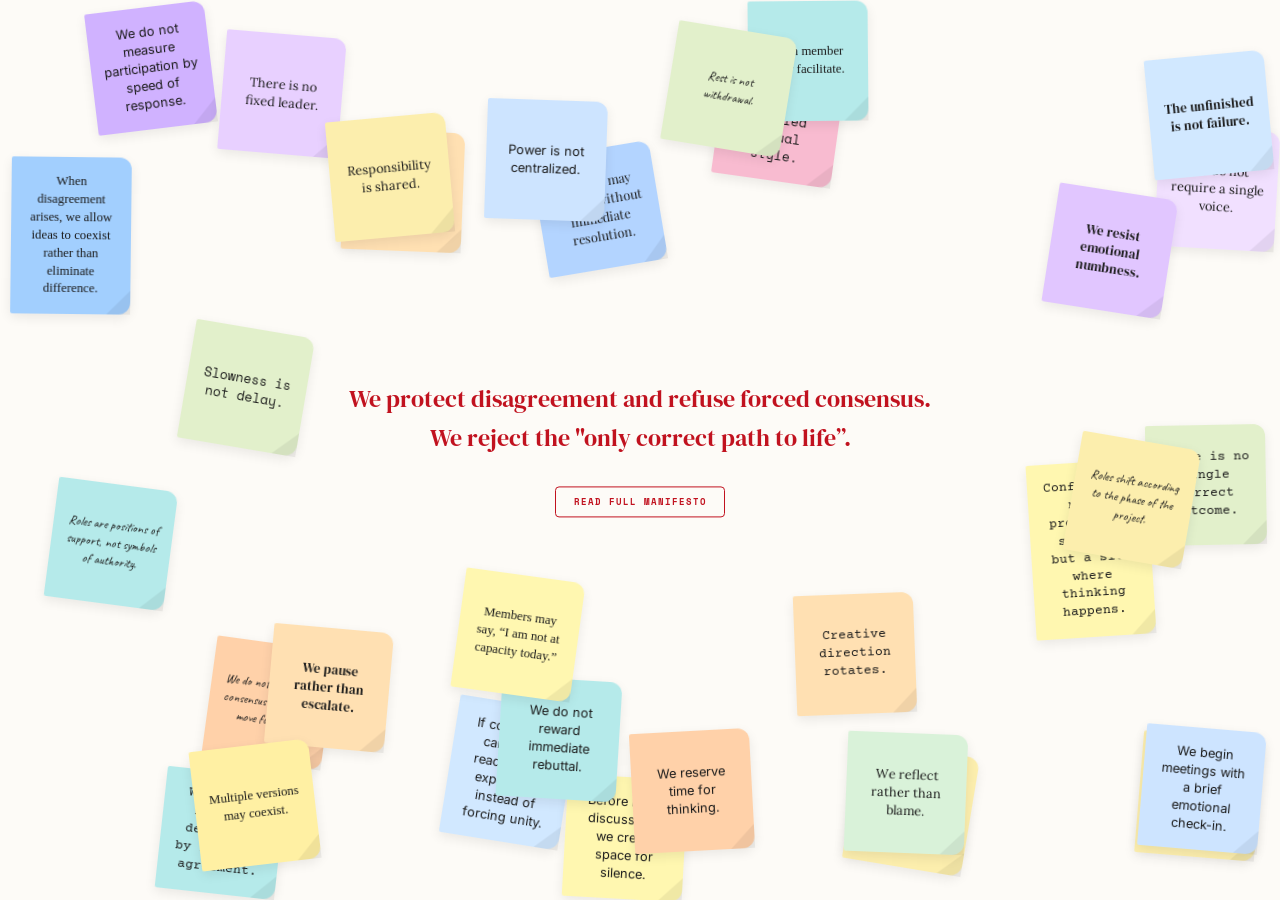
==== index.html @ 6bafb1c3 "Add files via upload" ====
<!DOCTYPE html>
<html lang="en">

<head>
    <meta charset="UTF-8">
    <meta name="viewport" content="width=device-width, initial-scale=1.0">
    <title>Manifesto</title>
    <link rel="stylesheet" href="style.css">
    <!-- Load Google Fonts for random font assignment and UI -->
    <link
        href="https://fonts.googleapis.com/css2?family=Caveat:wght@400..700&family=Courier+Prime:ital,wght@0,400;0,700;1,400&family=DM+Serif+Display:ital@0;1&family=Inter:wght@400;500;600&family=Lora:ital,wght@0,400..700;1,400..700&family=Permanent+Marker&family=Playfair+Display:ital,wght@0,400..900;1,400..900&family=Space+Mono:ital,wght@0,400;0,700;1,400&display=swap"
        rel="stylesheet">
</head>

<body>
    <div id="container">
        <!-- Sticky Notes base layout -->
        <div id="sticky-notes-container"></div>

        <!-- Center "Common Guide" Block (Always above sticky notes) -->
        <div id="center-guide">
            <h1 class="guide-text">
                We protect disagreement and refuse forced consensus.<br>
                <span>We reject the "only correct path to life”.</span>
            </h1>
            <a href="manifesto.html" class="manifesto-btn">Read Full Manifesto</a>
        </div>
    </div>

    <script src="script.js"></script>
</body>

</html>
---- style.css ----
:root {
    --bg-color: #FDFBF7;
    /* 米白色 Off-white */
    --quote-color: #C1121F;
    /* 紅色 Deep Red */
    --note-shadow: 0 4px 12px rgba(0, 0, 0, 0.08);
    --note-shadow-hover: 0 12px 28px rgba(0, 0, 0, 0.15);
}

* {
    box-sizing: border-box;
    margin: 0;
    padding: 0;
}

body {
    background-color: var(--bg-color);
    color: #1a1a1a;
    overflow: hidden;
    /* Prevent scrolling for index */
}

/* INDEX LAYOUT */
#container {
    position: relative;
    width: 100vw;
    height: 100vh;
    overflow: hidden;
    font-family: 'Inter', sans-serif;
}

#center-guide {
    position: absolute;
    top: 50%;
    left: 50%;
    transform: translate(-50%, -50%);
    text-align: center;
    z-index: 1000;
    /* Always super high */
    /* Removed background/border to blend with the scene as requested */
}

.guide-text {
    color: var(--quote-color);
    font-family: 'DM Serif Display', serif;
    font-size: 1.5rem;
    /* Reduced font size further */
    line-height: 1.4;
    margin-bottom: 2rem;
    font-weight: 400;
}

.guide-text span {
    display: block;
    margin-top: 5px;
}

.manifesto-btn {
    display: inline-block;
    padding: 0.5rem 1.1rem;
    /* Halved padding */
    background-color: transparent;
    color: var(--quote-color);
    text-decoration: none;
    font-family: 'Space Mono', monospace;
    font-size: 0.55rem;
    /* Halved font size */
    text-transform: uppercase;
    letter-spacing: 1px;
    border: 1.5px solid var(--quote-color);
    border-radius: 4px;
    /* Slightly sharp, more modern */
    transition: all 0.3s cubic-bezier(0.25, 0.8, 0.25, 1);
    cursor: pointer;
    font-weight: 700;
}

.manifesto-btn:hover {
    background-color: var(--quote-color);
    color: var(--bg-color);
    transform: translateY(-3px);
    box-shadow: 0 6px 20px rgba(193, 18, 31, 0.25);
}

/* STICKY NOTES container */
#sticky-notes-container {
    position: absolute;
    top: 0;
    left: 0;
    width: 100%;
    height: 100%;
    pointer-events: none;
    /* Let empty space clicks pass through to background */
}

/* STICKY NOTES UI */
.sticky-note {
    position: absolute;
    width: 120px;
    /* Reduced from 180px */
    min-height: 120px;
    padding: 1rem 0.8rem;
    display: flex;
    align-items: center;
    justify-content: center;
    text-align: center;
    box-shadow: var(--note-shadow);
    cursor: grab;
    pointer-events: auto;
    user-select: none;
    font-size: 0.8rem;
    /* Reduced font size from 1.15rem */
    line-height: 1.4;
    border-radius: 2px 12px 12px 2px;
    transition: box-shadow 0.2s, transform 0.2s cubic-bezier(0.25, 0.8, 0.25, 1),
        width 0.3s ease, min-height 0.3s ease, font-size 0.3s ease;
    /* Transform handles scale on drag */
    /* Will-change for smoother dragging */
    will-change: left, top, transform, width, height, font-size;
}

.sticky-note::after {
    /* Folded corner illusion */
    content: '';
    position: absolute;
    bottom: 0;
    right: 0;
    border-width: 0 0 24px 24px;
    border-style: solid;
    border-color: transparent transparent rgba(0, 0, 0, 0.06) transparent;
    pointer-events: none;
}

.sticky-note.dragging {
    cursor: grabbing;
    box-shadow: var(--note-shadow-hover);
    /* Note scales up slightly via JS inline transform */
    opacity: 0.96;
}

/* ZOOM STATE on HOVER and DRAG */
.sticky-note:hover,
.sticky-note.dragging {
    width: 240px;
    min-height: 240px;
    font-size: 1.6rem;
    padding: 2rem 1.5rem;
    box-shadow: 0 20px 40px rgba(0, 0, 0, 0.2);
    /* Make sure hovered notes appear above unhovered ones */
    z-index: 5;
}

/* SPLIT VIEW (manifesto.html) */
body.split-view {
    overflow: auto;
    /* Allow the window to scroll if needed */
}

#split-container {
    display: flex;
    width: 100vw;
    height: 100vh;
}

#left-pane {
    width: 50%;
    height: 100%;
    padding: 4rem 10%;
    background-color: var(--bg-color);
    border-right: 1px dashed rgba(0, 0, 0, 0.15);
    overflow-y: auto;
    position: relative;
    z-index: 10;
}

/* On manifesto page, right pane is for the interactive canvas */
#right-pane {
    width: 50%;
    height: 100%;
    position: relative;
    overflow: hidden;
    background-color: var(--bg-color);
    /* Clean background, no grid */
    cursor: crosshair;
    /* Encourages drawing */
}

/* We don't need the sticky notes container here anymore, but keeping it in case it's on index */
#right-pane #sticky-notes-container {
    display: none;
}

#draw-prompt {
    position: absolute;
    top: 5rem;
    left: 50%;
    transform: translateX(-50%);
    font-family: 'DM Serif Display', serif;
    font-size: 2rem;
    color: rgba(0, 0, 0, 0.4);
    font-weight: 400;
    pointer-events: none;
    z-index: 2;
    transition: opacity 1s ease;
    opacity: 0;
    /* Hidden by default; JS shows it only when needed */
    white-space: nowrap;
}

/* New animation for "Continue your path." */
.flash-fade {
    animation: flashFadeAnim 1.5s ease-in-out forwards;
}

@keyframes flashFadeAnim {
    0% {
        opacity: 0;
    }

    20% {
        opacity: 1;
        text-shadow: 0 0 10px rgba(0, 0, 0, 0.2);
    }

    80% {
        opacity: 1;
        text-shadow: 0 0 10px rgba(0, 0, 0, 0.2);
    }

    100% {
        opacity: 0;
    }
}

#drawing-canvas {
    position: absolute;
    top: 0;
    left: 0;
    width: 100%;
    height: 100%;
    z-index: 1;
}

#canvas-controls {
    position: absolute;
    bottom: 3rem;
    left: 50%;
    transform: translateX(-50%);
    display: flex;
    gap: 1rem;
    z-index: 10;
    opacity: 0;
    pointer-events: none;
    transition: opacity 0.5s ease;
}

#canvas-controls.visible {
    opacity: 1;
    pointer-events: auto;
}

#save-btn,
#start-again-btn {
    background: transparent;
    border: 1px solid rgba(0, 0, 0, 0.3);
    color: rgba(0, 0, 0, 0.6);
    padding: 0.6rem 1.2rem;
    font-family: 'Space Mono', monospace;
    font-size: 0.8rem;
    text-transform: uppercase;
    letter-spacing: 1px;
    border-radius: 4px;
    cursor: pointer;
    transition: all 0.3s ease;
}

#save-btn:hover:not(:disabled),
#start-again-btn:hover:not(:disabled) {
    background: rgba(0, 0, 0, 0.05);
    color: rgba(0, 0, 0, 0.9);
    border-color: rgba(0, 0, 0, 0.6);
}

#start-again-btn:disabled,
#save-btn:disabled {
    opacity: 0.4;
    cursor: not-allowed;
    border-color: rgba(0, 0, 0, 0.1);
}

/* SAVE MODAL */
#save-modal {
    position: absolute;
    top: 0;
    left: 0;
    width: 100%;
    height: 100%;
    background: rgba(253, 251, 247, 0.95);
    backdrop-filter: blur(5px);
    z-index: 100;
    display: flex;
    align-items: center;
    justify-content: center;
    opacity: 0;
    pointer-events: none;
    transition: opacity 0.4s ease;
}

#save-modal.visible {
    opacity: 1;
    pointer-events: auto;
}

.modal-content {
    text-align: center;
    max-width: 80%;
    animation: slideUp 0.5s cubic-bezier(0.25, 0.8, 0.25, 1) forwards;
    opacity: 0;
    transform: translateY(20px);
}

#save-modal.visible .modal-content {
    opacity: 1;
    transform: translateY(0);
}

.modal-content h3 {
    font-family: 'DM Serif Display', serif;
    font-size: 2rem;
    color: var(--quote-color);
    margin-bottom: 1.5rem;
    font-weight: 400;
}

#saved-image-preview {
    max-width: 300px;
    max-height: 300px;
    border: 1px solid rgba(0, 0, 0, 0.1);
    background: #fff;
    margin-bottom: 1.5rem;
    border-radius: 4px;
    box-shadow: 0 10px 30px rgba(0, 0, 0, 0.05);
}

#restart-count-text {
    font-family: 'Inter', sans-serif;
    font-size: 1rem;
    color: #555;
    margin-bottom: 2rem;
}

#close-modal-btn {
    background: transparent;
    border: 1px solid rgba(0, 0, 0, 0.3);
    color: rgba(0, 0, 0, 0.8);
    padding: 0.6rem 2rem;
    font-family: 'Space Mono', monospace;
    font-size: 0.9rem;
    text-transform: uppercase;
    letter-spacing: 1px;
    border-radius: 4px;
    cursor: pointer;
    transition: all 0.3s ease;
}

#close-modal-btn:hover {
    background: rgba(0, 0, 0, 0.05);
}

.back-btn {
    display: inline-block;
    margin-bottom: 2rem;
    color: #888;
    text-decoration: none;
    font-family: 'Inter', sans-serif;
    text-transform: uppercase;
    font-size: 0.8rem;
    letter-spacing: 1px;
    transition: color 0.3s;
}

.back-btn:hover {
    color: var(--quote-color);
}

.manifesto-title {
    font-size: 2.2rem;
    text-align: left;
    margin-bottom: 3rem;
}

.full-text {
    font-family: 'Lora', serif;
    font-size: 1rem;
    /* Reduced from 1.25rem */
    line-height: 1.8;
    color: #333;
}

.manifesto-section {
    margin-bottom: 3.5rem;
}

.manifesto-section h2 {
    font-family: 'DM Serif Display', serif;
    font-size: 1.4rem;
    /* Reduced from 1.8rem */
    color: var(--quote-color);
    margin-bottom: 0.8rem;
    font-weight: 400;
}

.manifesto-section p {
    margin-bottom: 0;
}
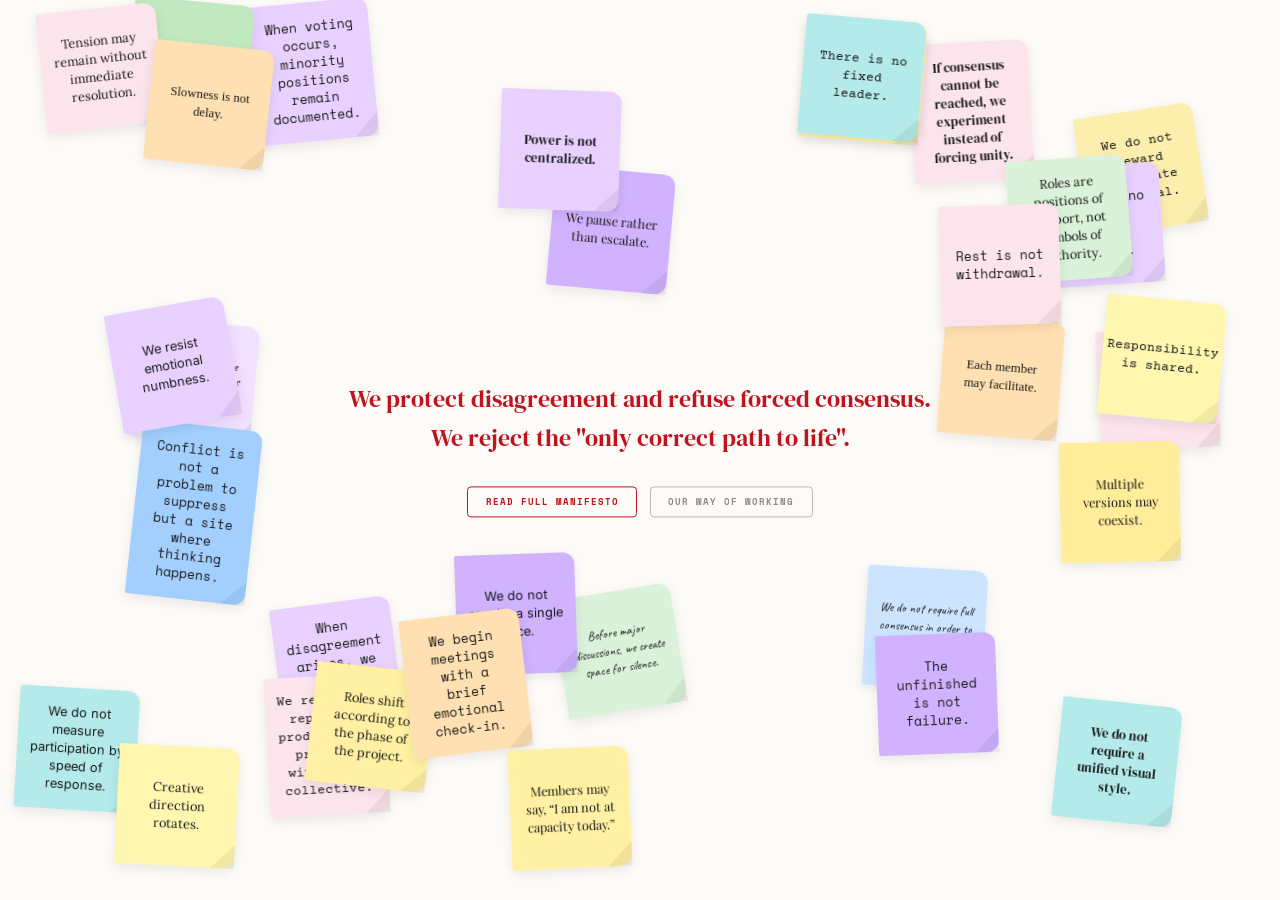
==== commit 00cb3cff: "Add files via upload" ====
--- a/index.html
+++ b/index.html
@@ -21,13 +21,94 @@
         <div id="center-guide">
             <h1 class="guide-text">
                 We protect disagreement and refuse forced consensus.<br>
-                <span>We reject the "only correct path to life”.</span>
+                <span>We reject the "only correct path to life".</span>
             </h1>
-            <a href="manifesto.html" class="manifesto-btn">Read Full Manifesto</a>
+            <div class="btn-group">
+                <a href="manifesto.html" class="manifesto-btn">Read Full Manifesto</a>
+                <a id="ways-link" href="#" class="ways-btn">Our Way of Working</a>
+            </div>
+        </div>
+    </div>
+
+    <!-- Ways of Working Overlay -->
+    <div id="ways-overlay">
+        <div id="ways-overlay-content">
+            <button id="ways-close-btn">✕</button>
+            <h2>Ways of Working</h2>
+
+            <div class="ways-section">
+                <h3>I. Decision-Making</h3>
+                <p>We do not measure decisions by speed of agreement.</p>
+                <p>We do not require full consensus in order to move forward.</p>
+                <p>When disagreement arises, we allow ideas to coexist rather than eliminate difference.</p>
+                <p>When voting occurs, minority positions remain documented.</p>
+                <p>If consensus cannot be reached, we experiment instead of forcing unity.</p>
+                <p>We do not erase dissent.</p>
+            </div>
+
+            <div class="ways-section">
+                <h3>II. Conflict</h3>
+                <p>Conflict is not a problem to suppress but a site where thinking happens.</p>
+                <p>Before major discussions, we create space for silence.</p>
+                <p>We do not reward immediate rebuttal.</p>
+                <p>We do not measure participation by speed of response.</p>
+                <p>We pause rather than escalate.</p>
+                <p>We reflect rather than blame.</p>
+                <p>Tension may remain without immediate resolution.</p>
+            </div>
+
+            <div class="ways-section">
+                <h3>III. Pace and Production</h3>
+                <p>We refuse to reproduce productivity pressure within our collective.</p>
+                <p>We reserve time for thinking.</p>
+                <p>We do not require a unified visual style.</p>
+                <p>We do not require a single voice.</p>
+                <p>Multiple versions may coexist.</p>
+                <p>Slowness is not delay.</p>
+                <p>The unfinished is not failure.</p>
+                <p>There is no single correct outcome.</p>
+            </div>
+
+            <div class="ways-section">
+                <h3>IV. Roles and Power</h3>
+                <p>Roles are positions of support, not symbols of authority.</p>
+                <p>There is no fixed leader.</p>
+                <p>Creative direction rotates.</p>
+                <p>Each member may facilitate.</p>
+                <p>Roles shift according to the phase of the project.</p>
+                <p>Power is not centralized.</p>
+                <p>Responsibility is shared.</p>
+            </div>
+
+            <div class="ways-section">
+                <h3>V. Emotional Practice</h3>
+                <p>We begin meetings with a brief emotional check-in.</p>
+                <p>Members may say, "I am not at capacity today."</p>
+                <p>Rest is not withdrawal.</p>
+                <p>We resist emotional numbness.</p>
+            </div>
         </div>
     </div>
 
     <script src="script.js"></script>
+    <script>
+        const waysLink = document.getElementById('ways-link');
+        const waysOverlay = document.getElementById('ways-overlay');
+        const waysCloseBtn = document.getElementById('ways-close-btn');
+
+        waysLink.addEventListener('click', (e) => {
+            e.preventDefault();
+            waysOverlay.classList.add('visible');
+        });
+
+        waysCloseBtn.addEventListener('click', () => {
+            waysOverlay.classList.remove('visible');
+        });
+
+        waysOverlay.addEventListener('click', (e) => {
+            if (e.target === waysOverlay) waysOverlay.classList.remove('visible');
+        });
+    </script>
 </body>
 
 </html>
--- a/style.css
+++ b/style.css
@@ -80,6 +80,37 @@
     color: var(--bg-color);
     transform: translateY(-3px);
     box-shadow: 0 6px 20px rgba(193, 18, 31, 0.25);
+}
+
+.btn-group {
+    display: flex;
+    gap: 0.8rem;
+    justify-content: center;
+    align-items: center;
+}
+
+.ways-btn {
+    display: inline-block;
+    padding: 0.5rem 1.1rem;
+    background-color: transparent;
+    color: rgba(0, 0, 0, 0.45);
+    text-decoration: none;
+    font-family: 'Space Mono', monospace;
+    font-size: 0.55rem;
+    text-transform: uppercase;
+    letter-spacing: 1px;
+    border: 1.5px solid rgba(0, 0, 0, 0.25);
+    border-radius: 4px;
+    transition: all 0.3s cubic-bezier(0.25, 0.8, 0.25, 1);
+    cursor: pointer;
+    font-weight: 700;
+}
+
+.ways-btn:hover {
+    background-color: rgba(0, 0, 0, 0.05);
+    color: rgba(0, 0, 0, 0.8);
+    border-color: rgba(0, 0, 0, 0.5);
+    transform: translateY(-3px);
 }
 
 /* STICKY NOTES container */
@@ -163,26 +194,24 @@
 }
 
 #left-pane {
-    width: 50%;
+    width: 66.67%;
     height: 100%;
     padding: 4rem 10%;
     background-color: var(--bg-color);
-    border-right: 1px dashed rgba(0, 0, 0, 0.15);
+    /* removed dashed border */
     overflow-y: auto;
     position: relative;
     z-index: 10;
 }
 
-/* On manifesto page, right pane is for the interactive canvas */
+/* On manifesto page, right pane is for the roles list */
 #right-pane {
-    width: 50%;
+    width: 33.33%;
     height: 100%;
     position: relative;
     overflow: hidden;
     background-color: var(--bg-color);
-    /* Clean background, no grid */
-    cursor: crosshair;
-    /* Encourages drawing */
+    cursor: default;
 }
 
 /* We don't need the sticky notes container here anymore, but keeping it in case it's on index */
@@ -412,4 +441,194 @@
 
 .manifesto-section p {
     margin-bottom: 0;
+}
+
+/* OUR ROTATING ROLES (manifesto right pane) */
+.roles-pane {
+    overflow-y: auto !important;
+    cursor: default !important;
+    background-color: var(--bg-color);
+}
+
+#roles-container {
+    padding: 0 1.5rem 4rem 2rem;
+    opacity: 0;
+    /* hidden until JS positions it, prevents flash */
+    transition: opacity 0.2s ease;
+}
+
+.roles-title {
+    font-family: 'DM Serif Display', serif;
+    font-size: 1.4rem;
+    /* matches 1|Reality heading */
+    color: var(--quote-color);
+    font-weight: 400;
+    margin-bottom: 2.5rem;
+}
+
+.role-item {
+    border-top: 1px solid rgba(0, 0, 0, 0.1);
+}
+
+.role-item:last-child {
+    border-bottom: 1px solid rgba(0, 0, 0, 0.1);
+}
+
+.role-header {
+    display: flex;
+    align-items: center;
+    gap: 0.8rem;
+    width: 100%;
+    background: transparent;
+    border: none;
+    padding: 1.1rem 0;
+    cursor: pointer;
+    text-align: left;
+    font-family: 'Inter', sans-serif;
+    transition: opacity 0.2s;
+}
+
+.role-header:hover {
+    opacity: 0.6;
+}
+
+.role-number {
+    font-family: 'Space Mono', monospace;
+    font-size: 0.7rem;
+    color: rgba(0, 0, 0, 0.35);
+    min-width: 1.2rem;
+}
+
+.role-name {
+    font-family: 'DM Serif Display', serif;
+    font-size: 1.1rem;
+    font-weight: 400;
+    color: #1a1a1a;
+    flex: 1;
+}
+
+.role-toggle {
+    font-family: 'Inter', sans-serif;
+    font-size: 1.2rem;
+    color: rgba(0, 0, 0, 0.35);
+    line-height: 1;
+    transition: transform 0.3s ease;
+}
+
+.role-item.open .role-toggle {
+    transform: rotate(45deg);
+}
+
+.role-body {
+    max-height: 0;
+    overflow: hidden;
+    transition: max-height 0.4s ease, padding 0.3s ease;
+    padding: 0;
+}
+
+.role-item.open .role-body {
+    max-height: 300px;
+    padding-bottom: 1.4rem;
+}
+
+.role-body p {
+    font-family: 'Lora', serif;
+    font-size: 0.9rem;
+    color: #444;
+    margin-bottom: 0.5rem;
+    line-height: 1.7;
+}
+
+.role-body ul {
+    margin: 0.2rem 0 0.8rem 1.2rem;
+    padding: 0;
+}
+
+.role-body ul li {
+    font-family: 'Lora', serif;
+    font-size: 0.9rem;
+    color: #333;
+    line-height: 1.8;
+}
+
+.role-note {
+    font-style: italic;
+    color: rgba(0, 0, 0, 0.45) !important;
+    margin-top: 0.7rem !important;
+    font-size: 0.85rem !important;
+}
+
+/* WAYS OF WORKING LINK - now a btn-group button, remove old fixed-bottom styles */
+#ways-overlay {
+    position: fixed;
+    inset: 0;
+    background: rgba(253, 251, 247, 0.97);
+    backdrop-filter: blur(8px);
+    z-index: 9999;
+    display: flex;
+    align-items: flex-start;
+    justify-content: center;
+    overflow-y: auto;
+    opacity: 0;
+    pointer-events: none;
+    transition: opacity 0.4s ease;
+}
+
+#ways-overlay.visible {
+    opacity: 1;
+    pointer-events: auto;
+}
+
+#ways-overlay-content {
+    max-width: 620px;
+    width: 90%;
+    padding: 6rem 0 5rem;
+    position: relative;
+}
+
+#ways-overlay-content h2 {
+    font-family: 'DM Serif Display', serif;
+    font-size: 2.5rem;
+    color: var(--quote-color);
+    font-weight: 400;
+    margin-bottom: 3.5rem;
+}
+
+.ways-section {
+    margin-bottom: 3rem;
+}
+
+.ways-section h3 {
+    font-family: 'DM Serif Display', serif;
+    font-size: 1.1rem;
+    color: rgba(0, 0, 0, 0.6);
+    font-weight: 400;
+    letter-spacing: 0.5px;
+    margin-bottom: 1rem;
+}
+
+.ways-section p {
+    font-family: 'Lora', serif;
+    font-size: 0.95rem;
+    line-height: 1.9;
+    color: #333;
+    margin-bottom: 0;
+}
+
+#ways-close-btn {
+    position: fixed;
+    top: 2rem;
+    right: 2.5rem;
+    background: transparent;
+    border: none;
+    font-size: 1.2rem;
+    color: rgba(0, 0, 0, 0.35);
+    cursor: pointer;
+    transition: color 0.3s ease;
+    font-family: 'Inter', sans-serif;
+    z-index: 10000;
+}
+
+#ways-close-btn:hover {
+    color: rgba(0, 0, 0, 0.8);
 }
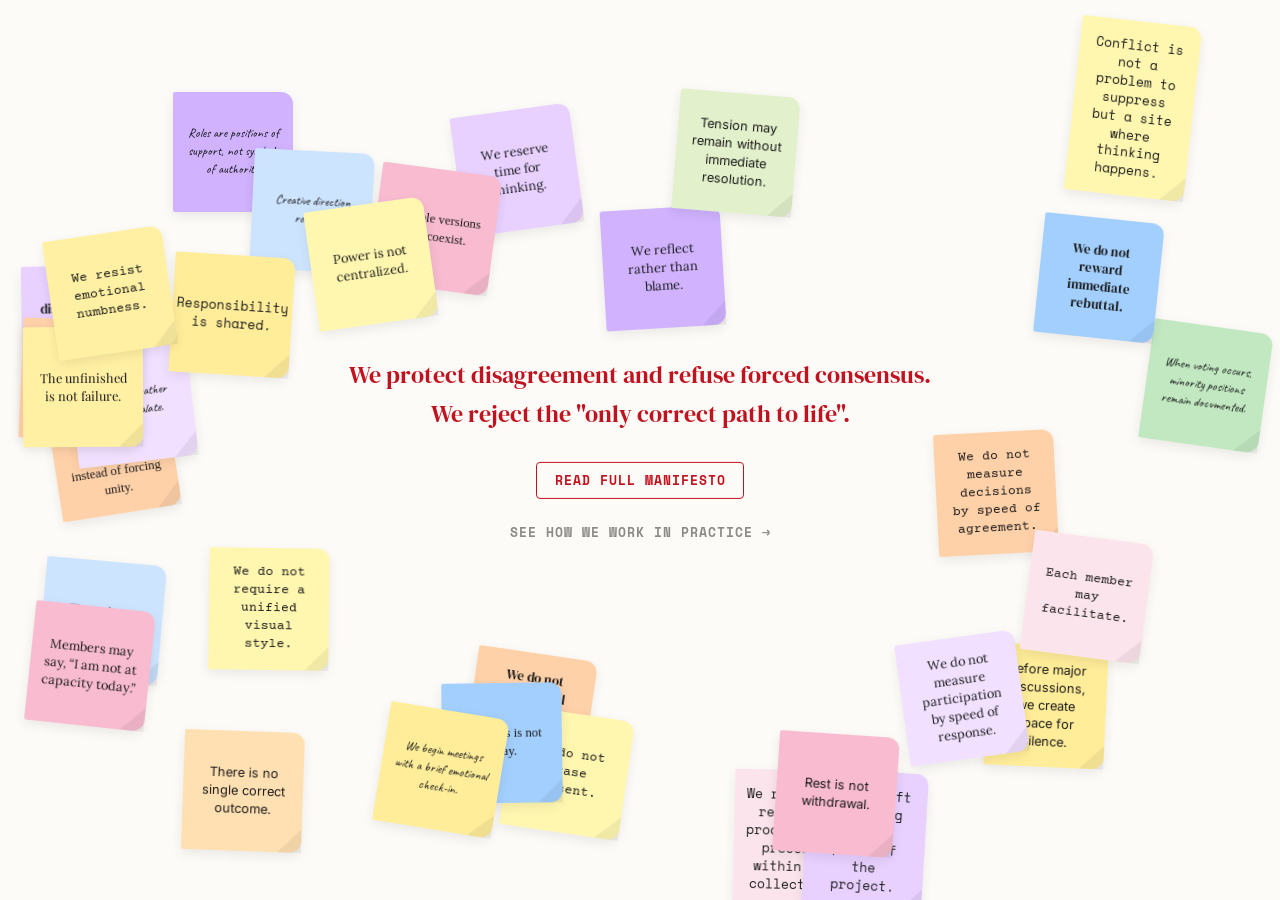
==== commit ebe7f785: "Add files via upload" ====
--- a/index.html
+++ b/index.html
@@ -25,7 +25,7 @@
             </h1>
             <div class="btn-group">
                 <a href="manifesto.html" class="manifesto-btn">Read Full Manifesto</a>
-                <a id="ways-link" href="#" class="ways-btn">Our Way of Working</a>
+                <a id="ways-link" href="#" class="ways-link">SEE HOW WE WORK IN PRACTICE →</a>
             </div>
         </div>
     </div>
@@ -37,7 +37,7 @@
             <h2>Ways of Working</h2>
 
             <div class="ways-section">
-                <h3>I. Decision-Making</h3>
+                <h3>1 | Decision-Making</h3>
                 <p>We do not measure decisions by speed of agreement.</p>
                 <p>We do not require full consensus in order to move forward.</p>
                 <p>When disagreement arises, we allow ideas to coexist rather than eliminate difference.</p>
@@ -47,7 +47,7 @@
             </div>
 
             <div class="ways-section">
-                <h3>II. Conflict</h3>
+                <h3>2 | Conflict</h3>
                 <p>Conflict is not a problem to suppress but a site where thinking happens.</p>
                 <p>Before major discussions, we create space for silence.</p>
                 <p>We do not reward immediate rebuttal.</p>
@@ -58,7 +58,7 @@
             </div>
 
             <div class="ways-section">
-                <h3>III. Pace and Production</h3>
+                <h3>3 | Pace and Production</h3>
                 <p>We refuse to reproduce productivity pressure within our collective.</p>
                 <p>We reserve time for thinking.</p>
                 <p>We do not require a unified visual style.</p>
@@ -70,7 +70,7 @@
             </div>
 
             <div class="ways-section">
-                <h3>IV. Roles and Power</h3>
+                <h3>4 | Roles and Power</h3>
                 <p>Roles are positions of support, not symbols of authority.</p>
                 <p>There is no fixed leader.</p>
                 <p>Creative direction rotates.</p>
@@ -81,11 +81,109 @@
             </div>
 
             <div class="ways-section">
-                <h3>V. Emotional Practice</h3>
+                <h3>5 | Emotional Practice</h3>
                 <p>We begin meetings with a brief emotional check-in.</p>
                 <p>Members may say, "I am not at capacity today."</p>
                 <p>Rest is not withdrawal.</p>
                 <p>We resist emotional numbness.</p>
+            </div>
+
+            <div class="roles-link-container">
+                <a href="#" id="roles-link" class="roles-overlay-link">SEE HOW OUR ROLES WORK →</a>
+            </div>
+        </div>
+    </div>
+
+    <!-- Roles Overlay -->
+    <div id="roles-overlay">
+        <div id="roles-overlay-content">
+            <button id="roles-close-btn">✕</button>
+            <h2 class="roles-title">Our Roles</h2>
+
+            <div class="role-item">
+                <button class="role-header">
+                    <span class="role-number">1</span>
+                    <span class="role-name">Process Anchor</span>
+                    <span class="role-toggle">+</span>
+                </button>
+                <div class="role-body">
+                    <p>Responsible for safeguarding rhythm and structure:</p>
+                    <ul>
+                        <li>Reminds the group to slow down</li>
+                        <li>Ensures discussions are not overly compressed</li>
+                        <li>Maintains boundaries and time</li>
+                    </ul>
+                    <p class="role-note">They do not control direction; they protect the process.</p>
+                </div>
+            </div>
+
+            <div class="role-item">
+                <button class="role-header">
+                    <span class="role-number">2</span>
+                    <span class="role-name">Tension Holder</span>
+                    <span class="role-toggle">+</span>
+                </button>
+                <div class="role-body">
+                    <p>Responsible for protecting disagreement:</p>
+                    <ul>
+                        <li>Calls attention to overlooked voices</li>
+                        <li>Prevents premature consensus</li>
+                        <li>Encourages unfinished ideas to remain present</li>
+                    </ul>
+                    <p class="role-note">They are not contrarians, but guardians of complexity.</p>
+                </div>
+            </div>
+
+            <div class="role-item">
+                <button class="role-header">
+                    <span class="role-number">3</span>
+                    <span class="role-name">Documentation Keeper</span>
+                    <span class="role-toggle">+</span>
+                </button>
+                <div class="role-body">
+                    <p>Responsible for:</p>
+                    <ul>
+                        <li>Recording discussions</li>
+                        <li>Preserving unresolved questions</li>
+                        <li>Tracking the evolution of collective decisions</li>
+                    </ul>
+                    <p class="role-note">They ensure we do not forget in the acceleration of progress.</p>
+                </div>
+            </div>
+
+            <div class="role-item">
+                <button class="role-header">
+                    <span class="role-number">4</span>
+                    <span class="role-name">Boundary Steward</span>
+                    <span class="role-toggle">+</span>
+                </button>
+                <div class="role-body">
+                    <p>Responsible for:</p>
+                    <ul>
+                        <li>Noticing limits of capacity</li>
+                        <li>Monitoring overextension</li>
+                        <li>Supporting redistribution of tasks</li>
+                    </ul>
+                    <p class="role-note">They protect sustainability, not efficiency.</p>
+                </div>
+            </div>
+
+            <div class="role-item">
+                <button class="role-header">
+                    <span class="role-number">5</span>
+                    <span class="role-name">External Interface</span>
+                    <span class="role-toggle">+</span>
+                </button>
+                <div class="role-body">
+                    <p>Responsible for:</p>
+                    <ul>
+                        <li>External communication</li>
+                        <li>Articulating the collective's position</li>
+                        <li>Maintaining collaborative relationships</li>
+                    </ul>
+                    <p class="role-note">They do not speak as individuals, but translate the collective's agreements
+                        and disagreements.</p>
+                </div>
             </div>
         </div>
     </div>
@@ -96,17 +194,65 @@
         const waysOverlay = document.getElementById('ways-overlay');
         const waysCloseBtn = document.getElementById('ways-close-btn');
 
+        const rolesLink = document.getElementById('roles-link');
+        const rolesOverlay = document.getElementById('roles-overlay');
+        const rolesCloseBtn = document.getElementById('roles-close-btn');
+
         waysLink.addEventListener('click', (e) => {
             e.preventDefault();
             waysOverlay.classList.add('visible');
+            document.body.style.overflow = 'hidden';
         });
 
         waysCloseBtn.addEventListener('click', () => {
             waysOverlay.classList.remove('visible');
+            document.body.style.overflow = 'auto';
         });
 
         waysOverlay.addEventListener('click', (e) => {
-            if (e.target === waysOverlay) waysOverlay.classList.remove('visible');
+            if (e.target === waysOverlay) {
+                waysOverlay.classList.remove('visible');
+                document.body.style.overflow = 'auto';
+            }
+        });
+
+        rolesLink.addEventListener('click', (e) => {
+            e.preventDefault();
+            waysOverlay.classList.remove('visible');
+            rolesOverlay.classList.add('visible');
+            document.body.style.overflow = 'hidden';
+        });
+
+        rolesCloseBtn.addEventListener('click', () => {
+            rolesOverlay.classList.remove('visible');
+            document.body.style.overflow = 'auto';
+        });
+
+        rolesOverlay.addEventListener('click', (e) => {
+            if (e.target === rolesOverlay) {
+                rolesOverlay.classList.remove('visible');
+                document.body.style.overflow = 'auto';
+            }
+        });
+
+        // Accordion logic for roles
+        document.querySelectorAll('.role-header').forEach(header => {
+            header.addEventListener('click', () => {
+                const item = header.parentElement;
+                const isOpen = item.classList.contains('open');
+
+                // Close all others
+                document.querySelectorAll('.role-item').forEach(i => {
+                    i.classList.remove('open');
+                    i.querySelector('.role-toggle').textContent = '+';
+                });
+
+                // Toggle this one
+                if (!isOpen) {
+                    item.classList.add('open');
+                    header.querySelector('.role-toggle').textContent = '–';
+                }
+            });
         });
     </script>
 </body>
--- a/style.css
+++ b/style.css
@@ -63,8 +63,8 @@
     color: var(--quote-color);
     text-decoration: none;
     font-family: 'Space Mono', monospace;
-    font-size: 0.55rem;
-    /* Halved font size */
+    font-size: 0.8rem;
+    /* Reduced from 0.9rem */
     text-transform: uppercase;
     letter-spacing: 1px;
     border: 1.5px solid var(--quote-color);
@@ -84,33 +84,28 @@
 
 .btn-group {
     display: flex;
-    gap: 0.8rem;
+    flex-direction: column;
+    gap: 1.5rem;
     justify-content: center;
     align-items: center;
 }
 
-.ways-btn {
+.ways-link {
     display: inline-block;
-    padding: 0.5rem 1.1rem;
-    background-color: transparent;
     color: rgba(0, 0, 0, 0.45);
     text-decoration: none;
     font-family: 'Space Mono', monospace;
-    font-size: 0.55rem;
+    font-size: 0.8rem;
     text-transform: uppercase;
     letter-spacing: 1px;
-    border: 1.5px solid rgba(0, 0, 0, 0.25);
-    border-radius: 4px;
     transition: all 0.3s cubic-bezier(0.25, 0.8, 0.25, 1);
     cursor: pointer;
     font-weight: 700;
 }
 
-.ways-btn:hover {
-    background-color: rgba(0, 0, 0, 0.05);
-    color: rgba(0, 0, 0, 0.8);
-    border-color: rgba(0, 0, 0, 0.5);
-    transform: translateY(-3px);
+.ways-link:hover {
+    color: var(--quote-color);
+    transform: translateX(5px);
 }
 
 /* STICKY NOTES container */
@@ -181,42 +176,20 @@
     z-index: 5;
 }
 
-/* SPLIT VIEW (manifesto.html) */
+/* FULL PAGE VIEW (manifesto.html) */
 body.split-view {
-    overflow: auto;
-    /* Allow the window to scroll if needed */
-}
-
-#split-container {
-    display: flex;
-    width: 100vw;
-    height: 100vh;
-}
-
-#left-pane {
-    width: 66.67%;
-    height: 100%;
-    padding: 4rem 10%;
-    background-color: var(--bg-color);
-    /* removed dashed border */
     overflow-y: auto;
+}
+
+#manifesto-full-page {
+    max-width: 800px;
+    margin: 0 auto;
+    padding: 6rem 2rem;
+    min-height: 100vh;
+}
+
+.manifesto-content {
     position: relative;
-    z-index: 10;
-}
-
-/* On manifesto page, right pane is for the roles list */
-#right-pane {
-    width: 33.33%;
-    height: 100%;
-    position: relative;
-    overflow: hidden;
-    background-color: var(--bg-color);
-    cursor: default;
-}
-
-/* We don't need the sticky notes container here anymore, but keeping it in case it's on index */
-#right-pane #sticky-notes-container {
-    display: none;
 }
 
 #draw-prompt {
@@ -397,19 +370,27 @@
 }
 
 .back-btn {
-    display: inline-block;
+    display: inline-flex;
+    align-items: center;
+    gap: 0.5rem;
     margin-bottom: 2rem;
     color: #888;
     text-decoration: none;
-    font-family: 'Inter', sans-serif;
+    font-family: 'Space Mono', monospace;
+    /* Updated to match roles link */
+    font-size: 0.9rem;
+    /* Updated to match roles link */
     text-transform: uppercase;
-    font-size: 0.8rem;
     letter-spacing: 1px;
-    transition: color 0.3s;
+    transition: all 0.3s ease;
+    font-weight: 700;
 }
 
 .back-btn:hover {
     color: var(--quote-color);
+    opacity: 0.7;
+    transform: translateX(-5px);
+    /* Slide left because it's a back button */
 }
 
 .manifesto-title {
@@ -439,31 +420,87 @@
     font-weight: 400;
 }
 
-.manifesto-section p {
-    margin-bottom: 0;
-}
-
-/* OUR ROTATING ROLES (manifesto right pane) */
-.roles-pane {
-    overflow-y: auto !important;
-    cursor: default !important;
-    background-color: var(--bg-color);
-}
-
-#roles-container {
-    padding: 0 1.5rem 4rem 2rem;
+.roles-link-container {
+    margin-top: 4rem;
+    padding-top: 2rem;
+    border-top: 1px solid rgba(0, 0, 0, 0.05);
+}
+
+.roles-overlay-link {
+    font-family: 'Space Mono', monospace;
+    font-size: 0.8rem;
+    color: var(--quote-color);
+    text-decoration: none;
+    display: inline-flex;
+    align-items: center;
+    gap: 0.5rem;
+    transition: all 0.3s ease;
+    font-weight: 700;
+    text-transform: uppercase;
+}
+
+.roles-overlay-link:hover {
+    opacity: 0.7;
+    transform: translateX(5px);
+}
+
+.roles-overlay-link {
+    font-family: 'Space Mono', monospace;
+    font-size: 0.8rem;
+    color: var(--quote-color);
+    text-decoration: none;
+    display: inline-flex;
+    align-items: center;
+    gap: 0.5rem;
+    transition: all 0.3s ease;
+    font-weight: 700;
+    text-transform: uppercase;
+}
+
+.roles-overlay-link:hover {
+    opacity: 0.7;
+    transform: translateX(5px);
+}
+
+
+/* OUR ROLES OVERLAY (Now on index.html) */
+#roles-overlay {
+    position: fixed;
+    inset: 0;
+    background: rgba(253, 251, 247, 0.98);
+    backdrop-filter: blur(10px);
+    z-index: 9999;
+    display: flex;
+    align-items: flex-start;
+    justify-content: center;
+    overflow-y: auto;
     opacity: 0;
-    /* hidden until JS positions it, prevents flash */
-    transition: opacity 0.2s ease;
+    pointer-events: none;
+    transition: opacity 0.4s ease;
+}
+
+#roles-overlay.visible {
+    opacity: 1;
+    pointer-events: auto;
+}
+
+#roles-overlay-content {
+    max-width: 800px;
+    /* Aligned with manifesto-full-page */
+    width: 90%;
+    padding: 6rem 2rem;
+    /* Aligned with manifesto-full-page */
+    position: relative;
 }
 
 .roles-title {
     font-family: 'DM Serif Display', serif;
-    font-size: 1.4rem;
-    /* matches 1|Reality heading */
-    color: var(--quote-color);
-    font-weight: 400;
-    margin-bottom: 2.5rem;
+    font-size: 2.2rem;
+    /* Matches manifesto-title */
+    color: var(--quote-color);
+    font-weight: 400;
+    margin-bottom: 3rem;
+    /* Matches manifesto-title */
 }
 
 .role-item {
@@ -580,18 +617,22 @@
 }
 
 #ways-overlay-content {
-    max-width: 620px;
+    max-width: 800px;
+    /* Aligned with manifesto-full-page */
     width: 90%;
-    padding: 6rem 0 5rem;
+    padding: 6rem 2rem;
+    /* Aligned with manifesto-full-page */
     position: relative;
 }
 
 #ways-overlay-content h2 {
     font-family: 'DM Serif Display', serif;
-    font-size: 2.5rem;
-    color: var(--quote-color);
-    font-weight: 400;
-    margin-bottom: 3.5rem;
+    font-size: 2.2rem;
+    /* Matches manifesto-title */
+    color: var(--quote-color);
+    font-weight: 400;
+    margin-bottom: 3rem;
+    /* Matches manifesto-title */
 }
 
 .ways-section {
@@ -600,10 +641,11 @@
 
 .ways-section h3 {
     font-family: 'DM Serif Display', serif;
-    font-size: 1.1rem;
-    color: rgba(0, 0, 0, 0.6);
-    font-weight: 400;
-    letter-spacing: 0.5px;
+    font-size: 1.4rem;
+    /* Matches manifesto-section h2 */
+    color: var(--quote-color);
+    /* Matches manifesto-section h2 */
+    font-weight: 400;
     margin-bottom: 1rem;
 }
 
@@ -615,6 +657,7 @@
     margin-bottom: 0;
 }
 
+#roles-close-btn,
 #ways-close-btn {
     position: fixed;
     top: 2rem;
@@ -629,6 +672,7 @@
     z-index: 10000;
 }
 
+#roles-close-btn:hover,
 #ways-close-btn:hover {
     color: rgba(0, 0, 0, 0.8);
 }
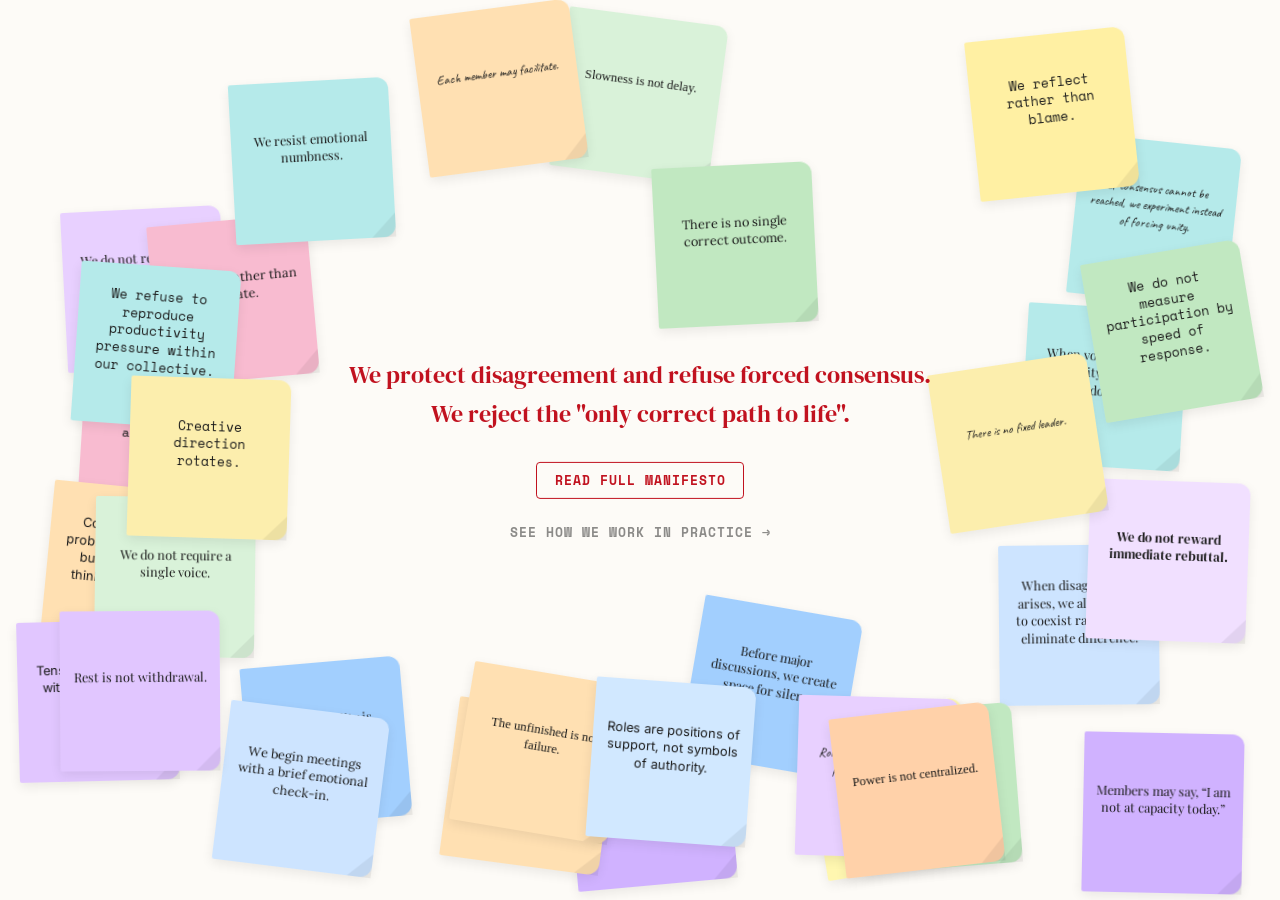
==== commit 0fa6ef68: "Add files via upload" ====
--- a/index.html
+++ b/index.html
@@ -33,7 +33,6 @@
     <!-- Ways of Working Overlay -->
     <div id="ways-overlay">
         <div id="ways-overlay-content">
-            <button id="ways-close-btn">✕</button>
             <h2>Ways of Working</h2>
 
             <div class="ways-section">
@@ -97,7 +96,7 @@
     <!-- Roles Overlay -->
     <div id="roles-overlay">
         <div id="roles-overlay-content">
-            <button id="roles-close-btn">✕</button>
+            <a href="index.html" class="back-btn">← Back to Overview</a>
             <h2 class="roles-title">Our Roles</h2>
 
             <div class="role-item">
@@ -192,21 +191,14 @@
     <script>
         const waysLink = document.getElementById('ways-link');
         const waysOverlay = document.getElementById('ways-overlay');
-        const waysCloseBtn = document.getElementById('ways-close-btn');
 
         const rolesLink = document.getElementById('roles-link');
         const rolesOverlay = document.getElementById('roles-overlay');
-        const rolesCloseBtn = document.getElementById('roles-close-btn');
 
         waysLink.addEventListener('click', (e) => {
             e.preventDefault();
             waysOverlay.classList.add('visible');
             document.body.style.overflow = 'hidden';
-        });
-
-        waysCloseBtn.addEventListener('click', () => {
-            waysOverlay.classList.remove('visible');
-            document.body.style.overflow = 'auto';
         });
 
         waysOverlay.addEventListener('click', (e) => {
@@ -221,11 +213,6 @@
             waysOverlay.classList.remove('visible');
             rolesOverlay.classList.add('visible');
             document.body.style.overflow = 'hidden';
-        });
-
-        rolesCloseBtn.addEventListener('click', () => {
-            rolesOverlay.classList.remove('visible');
-            document.body.style.overflow = 'auto';
         });
 
         rolesOverlay.addEventListener('click', (e) => {
--- a/style.css
+++ b/style.css
@@ -122,30 +122,85 @@
 /* STICKY NOTES UI */
 .sticky-note {
     position: absolute;
-    width: 120px;
-    /* Reduced from 180px */
-    min-height: 120px;
+    width: 160px;
+    /* Fixed size to fit text and interactions */
+    height: 160px;
+    /* Fixed size */
+    perspective: 1200px;
+    cursor: grab;
+    pointer-events: auto;
+    user-select: none;
+    z-index: 10;
+    transition: transform 0.3s cubic-bezier(0.25, 0.8, 0.25, 1);
+    /* Only transition transform */
+    will-change: left, top, transform;
+}
+
+.sticky-note.dragging {
+    cursor: grabbing;
+}
+
+.note-inner {
+    position: relative;
+    width: 100%;
+    height: 100%;
+    transition: transform 0.6s cubic-bezier(0.4, 0, 0.2, 1);
+    transform-style: preserve-3d;
+    display: grid;
+}
+
+.sticky-note.flipped .note-inner {
+    transform: rotateY(180deg);
+}
+
+.note-front,
+.note-back {
+    grid-area: 1 / 1;
+    width: 100%;
+    height: 100%;
+    backface-visibility: hidden;
+    border-radius: 2px 12px 12px 2px;
+    box-shadow: var(--note-shadow);
+    display: flex;
+    flex-direction: column;
+}
+
+.note-front {
     padding: 1rem 0.8rem;
-    display: flex;
     align-items: center;
     justify-content: center;
     text-align: center;
-    box-shadow: var(--note-shadow);
-    cursor: grab;
-    pointer-events: auto;
-    user-select: none;
     font-size: 0.8rem;
-    /* Reduced font size from 1.15rem */
+    /* Shrunk from 1.1rem */
     line-height: 1.4;
-    border-radius: 2px 12px 12px 2px;
-    transition: box-shadow 0.2s, transform 0.2s cubic-bezier(0.25, 0.8, 0.25, 1),
-        width 0.3s ease, min-height 0.3s ease, font-size 0.3s ease;
-    /* Transform handles scale on drag */
-    /* Will-change for smoother dragging */
-    will-change: left, top, transform, width, height, font-size;
-}
-
-.sticky-note::after {
+    transition: box-shadow 0.2s;
+    overflow-y: auto;
+    /* Allow text to scroll if it's too long */
+}
+
+.note-back {
+    transform: rotateY(180deg);
+    padding: 1.2rem 0.8rem 0.8rem;
+    font-size: 0.75rem;
+    /* Shrunk from 0.9rem */
+    text-align: left;
+    cursor: auto;
+    overflow-y: hidden;
+    /* Scroll handled in comments container */
+    transition: box-shadow 0.2s;
+}
+
+.note-front::-webkit-scrollbar {
+    width: 4px;
+}
+
+.note-front::-webkit-scrollbar-thumb {
+    background: rgba(0, 0, 0, 0.1);
+    border-radius: 4px;
+}
+
+.note-front::after,
+.note-back::after {
     /* Folded corner illusion */
     content: '';
     position: absolute;
@@ -157,23 +212,222 @@
     pointer-events: none;
 }
 
-.sticky-note.dragging {
-    cursor: grabbing;
-    box-shadow: var(--note-shadow-hover);
-    /* Note scales up slightly via JS inline transform */
+.note-text-content {
+    flex: 1;
+    display: flex;
+    align-items: center;
+    justify-content: center;
+    width: 100%;
+    margin: auto;
+    /* Force true centering when there is space */
+}
+
+.note-actions {
+    display: flex;
+    gap: 0.5rem;
+    margin-top: 0.5rem;
+    opacity: 0;
+    pointer-events: none;
+    transition: opacity 0.3s ease;
+}
+
+.sticky-note:hover .note-actions,
+.sticky-note.dragging .note-actions,
+.sticky-note.flipped .note-actions {
+    opacity: 1;
+    pointer-events: auto;
+}
+
+.vote-btn {
+    background: rgba(255, 255, 255, 0.6);
+    border: 1px solid rgba(0, 0, 0, 0.1);
+    border-radius: 8px;
+    /* Slightly smaller border radius */
+    padding: 0.1rem 0.3rem;
+    /* Shrunk padding */
+    font-size: 0.7rem;
+    /* Shrunk font size */
+    cursor: pointer;
+    display: flex;
+    align-items: center;
+    gap: 0.2rem;
+    /* Shrunk gap */
+    transition: all 0.2s;
+    font-family: 'Inter', sans-serif;
+}
+
+.vote-btn:hover {
+    background: rgba(255, 255, 255, 0.9);
+    transform: scale(1.05);
+}
+
+.vote-btn.liked {
+    background: #FFD1A9;
+    border-color: #FFB373;
+}
+
+.vote-btn.disliked {
+    background: #B3D4FF;
+    border-color: #7AAFFF;
+}
+
+/* ZOOM STATE on HOVER, DRAG, FLIPPED */
+.sticky-note:hover,
+.sticky-note.dragging,
+.sticky-note.flipped {
+    z-index: 50;
+}
+
+/* Because the .sticky-note itself transforms based on dragging in JS via left/top (not transform matrix),
+   Applying CSS scale directly to .sticky-note works beautifully for hover without breaking drag */
+
+.sticky-note:hover .note-front,
+.sticky-note.dragging .note-front,
+.sticky-note.flipped .note-front,
+.sticky-note:hover .note-back,
+.sticky-note.dragging .note-back,
+.sticky-note.flipped .note-back {
+    box-shadow: 0 20px 40px rgba(0, 0, 0, 0.2);
+}
+
+.sticky-note.flipped .note-front {
+    overflow: visible;
+    /* Prevent clipping while expanded */
+}
+
+.sticky-note.dragging .note-front,
+.sticky-note.dragging .note-back {
     opacity: 0.96;
 }
 
-/* ZOOM STATE on HOVER and DRAG */
-.sticky-note:hover,
-.sticky-note.dragging {
-    width: 240px;
-    min-height: 240px;
-    font-size: 1.6rem;
-    padding: 2rem 1.5rem;
-    box-shadow: 0 20px 40px rgba(0, 0, 0, 0.2);
-    /* Make sure hovered notes appear above unhovered ones */
-    z-index: 5;
+/* Flash Animation */
+@keyframes flashLike {
+    0% {
+        box-shadow: 0 0 0 0 rgba(255, 230, 0, 1);
+        filter: brightness(1);
+    }
+
+    30% {
+        box-shadow: 0 0 60px 40px rgba(255, 208, 0, 0.9);
+        filter: brightness(1.3);
+    }
+
+    100% {
+        box-shadow: 0 0 0 0 rgba(255, 230, 0, 0);
+        filter: brightness(1);
+    }
+}
+
+.note-inner.flashing {
+    animation: flashLike 0.8s cubic-bezier(0.25, 1, 0.5, 1);
+}
+
+/* Back side Form & Comments */
+.comments-container {
+    flex: 1;
+    overflow-y: auto;
+    margin-bottom: 0.8rem;
+    display: flex;
+    flex-direction: column;
+    gap: 0.5rem;
+    font-family: 'Inter', sans-serif;
+    font-size: 0.9rem;
+    pointer-events: auto;
+    /* allow scrolling inside */
+}
+
+.comment-item {
+    background: rgba(255, 255, 255, 0.5);
+    padding: 0.3rem 0.5rem;
+    border-radius: 4px;
+    /* Shrunk */
+    line-height: 1.3;
+    font-size: 0.75rem;
+    /* Shrunk */
+    color: #333;
+}
+
+.comment-form {
+    display: flex;
+    flex-direction: column;
+    gap: 0.5rem;
+    pointer-events: auto;
+}
+
+.comment-form textarea {
+    width: 100%;
+    height: 45px;
+    /* Shrunk */
+    resize: none;
+    border: 1px solid rgba(0, 0, 0, 0.2);
+    border-radius: 4px;
+    /* Shrunk */
+    padding: 0.3rem;
+    /* Shrunk */
+    font-family: 'Inter', sans-serif;
+    font-size: 0.75rem;
+    /* Shrunk */
+    background: rgba(255, 255, 255, 0.8);
+    transition: all 0.2s;
+}
+
+.comment-form textarea:focus {
+    outline: none;
+    border-color: rgba(0, 0, 0, 0.5);
+    background: #fff;
+    box-shadow: 0 2px 8px rgba(0, 0, 0, 0.05);
+}
+
+.comment-submit {
+    align-self: flex-end;
+    background: #333;
+    color: #fff;
+    border: none;
+    border-radius: 4px;
+    padding: 0.2rem 0.5rem;
+    /* Shrunk */
+    font-size: 0.7rem;
+    /* Shrunk */
+    cursor: pointer;
+    font-family: 'Space Mono', monospace;
+    transition: background 0.2s, transform 0.1s;
+}
+
+.comment-submit:hover {
+    background: #000;
+    transform: translateY(-1px);
+}
+
+.flip-back-btn {
+    position: absolute;
+    top: 2px;
+    right: 6px;
+    background: transparent;
+    border: none;
+    font-size: 0.9rem;
+    /* Shrunk */
+    color: rgba(0, 0, 0, 0.4);
+    cursor: pointer;
+    z-index: 10;
+    pointer-events: auto;
+}
+
+.flip-back-btn:hover {
+    color: rgba(0, 0, 0, 0.8);
+}
+
+/* Scrollbar for comments */
+.comments-container::-webkit-scrollbar {
+    width: 6px;
+}
+
+.comments-container::-webkit-scrollbar-thumb {
+    background: rgba(0, 0, 0, 0.15);
+    border-radius: 4px;
+}
+
+.comments-container::-webkit-scrollbar-thumb:hover {
+    background: rgba(0, 0, 0, 0.25);
 }
 
 /* FULL PAGE VIEW (manifesto.html) */
@@ -655,24 +909,4 @@
     line-height: 1.9;
     color: #333;
     margin-bottom: 0;
-}
-
-#roles-close-btn,
-#ways-close-btn {
-    position: fixed;
-    top: 2rem;
-    right: 2.5rem;
-    background: transparent;
-    border: none;
-    font-size: 1.2rem;
-    color: rgba(0, 0, 0, 0.35);
-    cursor: pointer;
-    transition: color 0.3s ease;
-    font-family: 'Inter', sans-serif;
-    z-index: 10000;
-}
-
-#roles-close-btn:hover,
-#ways-close-btn:hover {
-    color: rgba(0, 0, 0, 0.8);
 }
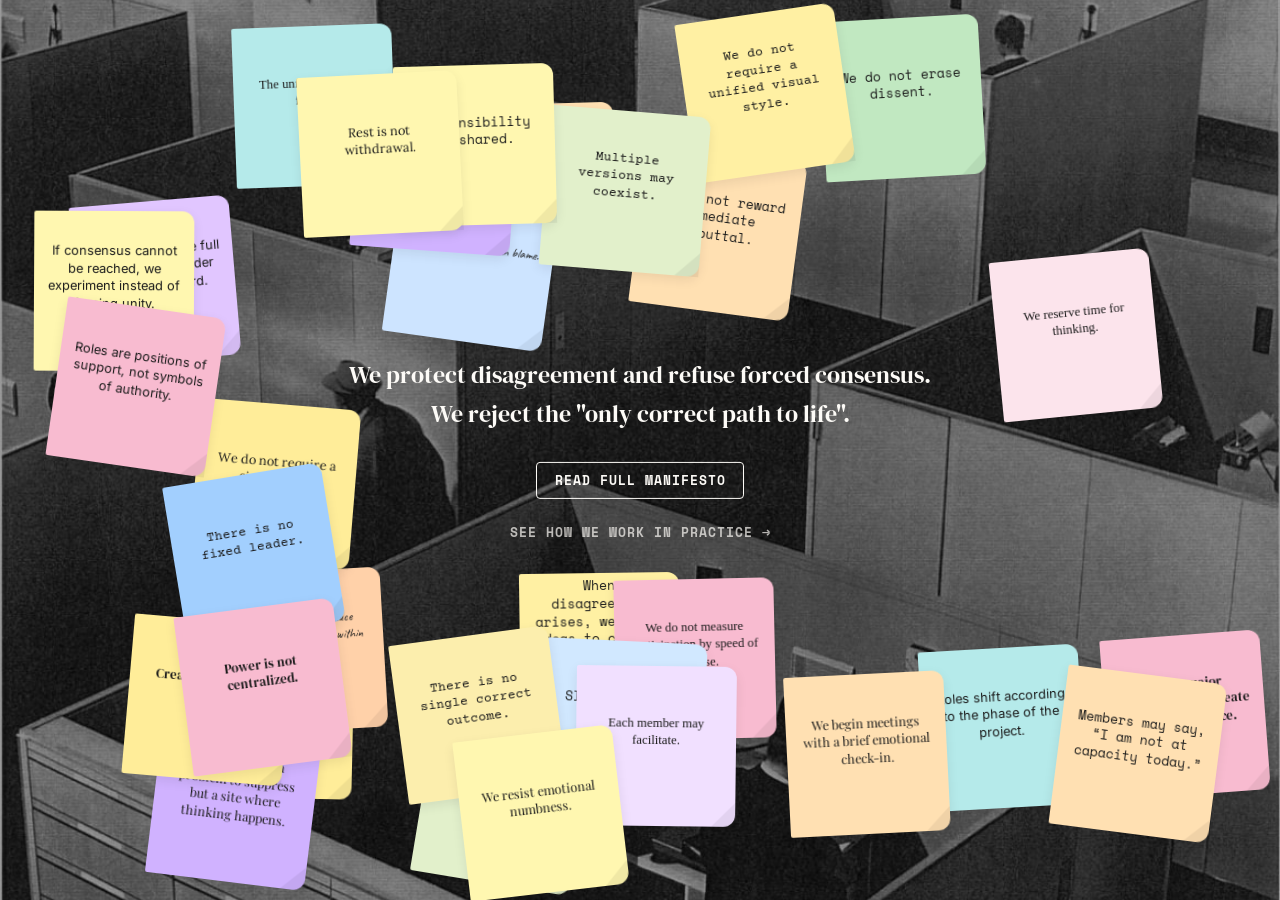
==== commit 2d6d678b: "Add files via upload" ====
--- a/index.html
+++ b/index.html
@@ -13,6 +13,7 @@
 </head>
 
 <body>
+    <div id="background-container"></div>
     <div id="container">
         <!-- Sticky Notes base layout -->
         <div id="sticky-notes-container"></div>
--- a/style.css
+++ b/style.css
@@ -22,6 +22,7 @@
 
 /* INDEX LAYOUT */
 #container {
+    --quote-color: #FDFBF7; /* Override for homepage theme */
     position: relative;
     width: 100vw;
     height: 100vh;
@@ -909,4 +910,36 @@
     line-height: 1.9;
     color: #333;
     margin-bottom: 0;
-}+}
+
+/* Homepage Background & Theme */
+#background-container {
+    position: fixed;
+    inset: 0;
+    background-size: cover;
+    background-position: center;
+    z-index: -2; /* Behind all content */
+}
+
+#background-container::after {
+    content: '';
+    position: absolute;
+    inset: 0;
+    background: rgba(0, 0, 0, 0.4);
+    z-index: -1; /* On top of image, behind content */
+}
+
+/* Override colors for homepage using the #container scope where --quote-color is white */
+#container .manifesto-btn:hover {
+    background-color: #C1121F; /* Red background on hover */
+    color: #FDFBF7;             /* Off-white text for "hollowed-out" effect */
+    border-color: #C1121F;       /* Match border to background for solid look */
+    box-shadow: 0 6px 20px rgba(193, 18, 31, 0.25); /* Red glow */
+}
+
+#container .ways-link {
+    color: rgba(253, 251, 247, 0.7); /* Match new off-white theme */
+}
+
+/* The .guide-text and .manifesto-btn base styles will automatically use the overridden --quote-color (white). */
+/* The .ways-link:hover will also automatically use the overridden --quote-color (white). */
